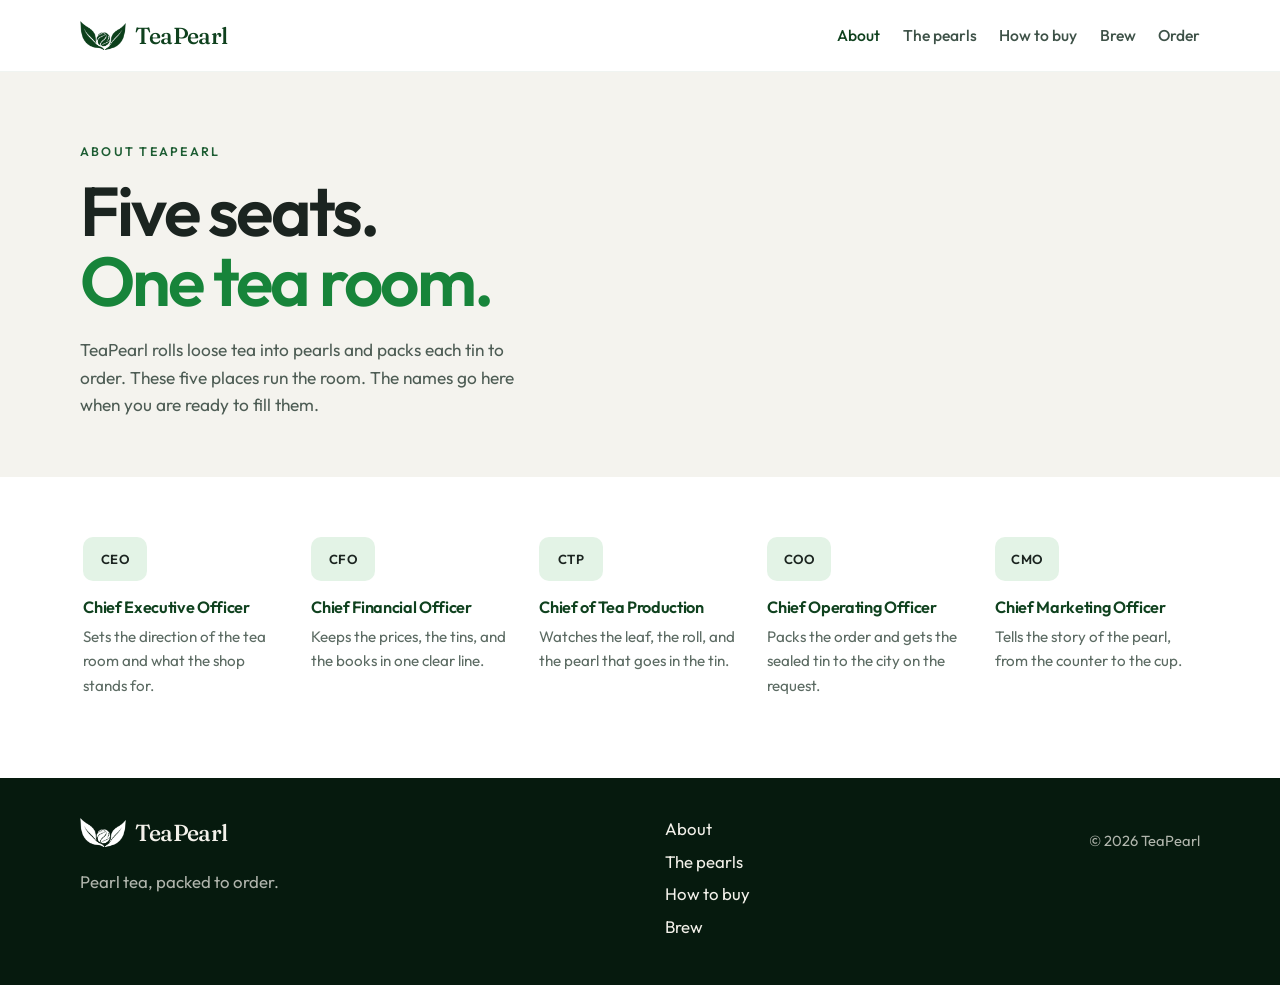
==== about.html @ 92ff87e7 "Add the TeaPearl shop site and About page. Co-authored-by: Cursor <cursoragent@cursor.com>" ====
<!DOCTYPE html>
<html lang="en">
  <head>
    <meta charset="UTF-8" />
    <meta name="viewport" content="width=device-width, initial-scale=1" />
    <title>TeaPearl — About</title>
    <meta
      name="description"
      content="About TeaPearl and the five seats that run the tea room: CEO, CFO, CTP, COO, and CMO."
    />
    <meta name="theme-color" content="#0F411E" />
    <link rel="icon" href="assets/favicon.png" type="image/png" />
    <link rel="preconnect" href="https://fonts.googleapis.com" />
    <link rel="preconnect" href="https://fonts.gstatic.com" crossorigin />
    <link
      href="https://fonts.googleapis.com/css2?family=Fraunces:ital,opsz,wght@0,9..144,500;0,9..144,600;1,9..144,500&family=Outfit:wght@400;500;600&display=swap"
      rel="stylesheet"
    />
    <link rel="stylesheet" href="css/styles.css" />
  </head>
  <body>
    <a class="skip" href="#seats">Skip to the seats</a>

    <header class="nav" data-nav>
      <div class="wrap nav-bar">
        <a class="brand" href="index.html">
          <img src="assets/mark.png" alt="" width="56" height="36" />
          <span>TeaPearl</span>
        </a>
        <button
          class="nav-toggle"
          type="button"
          aria-expanded="false"
          aria-controls="site-nav"
        >
          Menu
        </button>
        <nav id="site-nav" class="nav-links">
          <a href="about.html" aria-current="page">About</a>
          <a href="index.html#teas">The pearls</a>
          <a href="index.html#buy">How to buy</a>
          <a href="index.html#brew">Brew</a>
          <a class="nav-cta" href="index.html#buy">Order</a>
        </nav>
      </div>
    </header>

    <main>
      <section class="about-hero">
        <div class="wrap">
          <p class="eyebrow">About TeaPearl</p>
          <h1>Five seats.<span>One tea room.</span></h1>
          <p class="lede">
            TeaPearl rolls loose tea into pearls and packs each tin to order.
            These five places run the room. The names go here when you are
            ready to fill them.
          </p>
        </div>
      </section>

      <section class="seats-section" id="seats" aria-labelledby="seats-heading">
        <div class="wrap">
          <h2 id="seats-heading" class="visually-hidden">The five seats</h2>
          <ul class="seats">
            <li class="seat">
              <span class="seat-mark">CEO</span>
              <h2>Chief Executive Officer</h2>
              <p>Sets the direction of the tea room and what the shop stands for.</p>
            </li>
            <li class="seat">
              <span class="seat-mark">CFO</span>
              <h2>Chief Financial Officer</h2>
              <p>Keeps the prices, the tins, and the books in one clear line.</p>
            </li>
            <li class="seat">
              <span class="seat-mark">CTP</span>
              <h2>Chief of Tea Production</h2>
              <p>Watches the leaf, the roll, and the pearl that goes in the tin.</p>
            </li>
            <li class="seat">
              <span class="seat-mark">COO</span>
              <h2>Chief Operating Officer</h2>
              <p>Packs the order and gets the sealed tin to the city on the request.</p>
            </li>
            <li class="seat">
              <span class="seat-mark">CMO</span>
              <h2>Chief Marketing Officer</h2>
              <p>Tells the story of the pearl, from the counter to the cup.</p>
            </li>
          </ul>
        </div>
      </section>
    </main>

    <footer class="footer">
      <div class="wrap footer-grid">
        <div>
          <a class="brand brand-light" href="index.html">
            <img src="assets/mark.png" alt="" width="56" height="36" />
            <span>TeaPearl</span>
          </a>
          <p>Pearl tea, packed to order.</p>
        </div>
        <nav class="footer-links" aria-label="Footer">
          <a href="about.html">About</a>
          <a href="index.html#teas">The pearls</a>
          <a href="index.html#buy">How to buy</a>
          <a href="index.html#brew">Brew</a>
        </nav>
        <p class="footer-mark">© 2026 TeaPearl</p>
      </div>
    </footer>

    <script>
      document.querySelector("[data-nav]").addEventListener("click", (event) => {
        const toggle = event.target.closest(".nav-toggle");
        const links = document.querySelector("#site-nav");
        if (toggle) {
          const open = toggle.getAttribute("aria-expanded") === "true";
          toggle.setAttribute("aria-expanded", String(!open));
          links.classList.toggle("is-open", !open);
          toggle.textContent = open ? "Menu" : "Close";
          return;
        }
        if (event.target.closest(".nav-links a")) {
          links.classList.remove("is-open");
          const button = document.querySelector(".nav-toggle");
          button.setAttribute("aria-expanded", "false");
          button.textContent = "Menu";
        }
      });
    </script>
  </body>
</html>
---- css/styles.css ----
:root {
  --green: #0f411e;
  --green-deep: #082614;
  --green-soft: #1c5c32;
  --mist: #e6f0e6;
  --pearl: #f3f1ea;
  --paper: #fbfaf6;
  --line: rgba(15, 65, 30, 0.16);
  --muted: #3e5648;
  --cream: #f3f1ea;
  --danger: #8e2f24;
  --shadow: 0 24px 60px rgba(8, 38, 20, 0.08);
  --nav: 4.5rem;
  --serif: "Fraunces", "Iowan Old Style", Palatino, Georgia, serif;
  --sans: "Outfit", "Avenir Next", "Segoe UI", sans-serif;
}

*,
*::before,
*::after {
  box-sizing: border-box;
}

html {
  scroll-behavior: smooth;
}

body {
  margin: 0;
  background: var(--pearl);
  color: var(--green);
  font-family: var(--sans);
  font-size: 1.05rem;
  font-weight: 400;
  line-height: 1.6;
  text-rendering: optimizeLegibility;
}

img {
  max-width: 100%;
  display: block;
}

[hidden] {
  display: none !important;
}

button,
input,
textarea {
  font: inherit;
  color: inherit;
}

button {
  cursor: pointer;
}

h1,
h2,
h3,
p {
  margin: 0;
}

h1,
h2,
h3,
.brand span,
.total-num,
.receipt-ref {
  font-family: var(--serif);
  font-optical-sizing: auto;
  font-weight: 500;
  letter-spacing: -0.03em;
}

a {
  color: inherit;
  text-decoration-thickness: 1px;
  text-underline-offset: 0.18em;
}

:focus-visible {
  outline: 2px solid var(--green);
  outline-offset: 3px;
}

::selection {
  background: var(--green);
  color: var(--cream);
}

.wrap {
  width: min(1120px, calc(100% - 2.5rem));
  margin-inline: auto;
}

.skip {
  position: absolute;
  left: 1rem;
  top: -4rem;
  z-index: 20;
  background: var(--paper);
  color: var(--green);
  padding: 0.55rem 0.9rem;
}

.skip:focus {
  top: 0.8rem;
}

.visually-hidden {
  position: absolute;
  width: 1px;
  height: 1px;
  padding: 0;
  margin: -1px;
  overflow: hidden;
  clip: rect(0, 0, 0, 0);
  border: 0;
}

.eyebrow {
  margin-bottom: 0.85rem;
  font-size: 0.78rem;
  font-weight: 560;
  letter-spacing: 0.18em;
  text-transform: uppercase;
  color: var(--green-soft);
}

.eyebrow-light {
  color: #d7ead8;
}

.btn {
  display: inline-flex;
  align-items: center;
  justify-content: center;
  min-height: 3rem;
  padding: 0.7rem 1.25rem;
  border-radius: 8px;
  border: 1px solid var(--green);
  text-decoration: none;
  font-size: 0.98rem;
  font-weight: 500;
  letter-spacing: 0.01em;
  white-space: nowrap;
  transition: background 0.2s ease, color 0.2s ease, transform 0.2s ease;
}

.btn-fill {
  background: var(--green);
  color: var(--cream);
}

.btn-fill:hover {
  background: var(--green-deep);
}

.btn-line {
  background: transparent;
  color: var(--green);
}

.btn-line:hover {
  background: rgba(15, 65, 30, 0.06);
}

.btn-block {
  width: 100%;
}

.nav {
  position: sticky;
  top: 0;
  z-index: 10;
  height: var(--nav);
  background: #fff;
  border-bottom: 1px solid rgba(15, 65, 30, 0.06);
}

.nav.is-scrolled {
  border-bottom-color: var(--line);
}

.nav-bar {
  height: 100%;
  display: flex;
  align-items: center;
  gap: 1.5rem;
}

.brand {
  display: inline-flex;
  align-items: center;
  gap: 0.55rem;
  text-decoration: none;
  margin-right: auto;
}

.brand img {
  width: 46px;
  height: 32px;
  object-fit: contain;
}

.brand span {
  font-size: 1.45rem;
  line-height: 1;
}

.nav-links {
  display: flex;
  align-items: center;
  gap: 1.4rem;
}

.nav-links a,
.nav-cta {
  text-decoration: none;
  font-size: 0.98rem;
  font-weight: 500;
  color: #3e5248;
}

.nav-cta {
  color: var(--green);
}

.nav-links a:hover,
.nav-cta:hover {
  color: var(--green);
}

.nav-toggle {
  display: none;
  border: 0;
  background: transparent;
  padding: 0.4rem 0.2rem;
  font-weight: 500;
}

section[id] {
  scroll-margin-top: calc(var(--nav) + 0.75rem);
}

.hero {
  position: relative;
  background: #f4f3ee;
  padding: 4.6rem 0 5.4rem;
  overflow: hidden;
}

.hero-frame {
  position: relative;
  min-height: 380px;
}

.hero-copy {
  position: relative;
  z-index: 1;
  max-width: 640px;
}

.hero .eyebrow {
  margin-bottom: 1.35rem;
  color: #17843a;
  font-size: 1rem;
  font-weight: 600;
  letter-spacing: 0;
  text-transform: none;
}

.hero h1 {
  font-family: var(--sans);
  font-weight: 600;
  font-size: clamp(3.1rem, 5.6vw, 4.55rem);
  line-height: 1.02;
  letter-spacing: -0.04em;
}

.hero-line,
.hero-accent {
  display: block;
}

.hero-line {
  color: #1b2420;
}

.hero-accent {
  color: #17843a;
}

.hero-doodle {
  display: flex;
  align-items: center;
  gap: 0.85rem;
  margin-top: 1.35rem;
  color: #b7cfc0;
}

.hero-dash {
  width: 18px;
  height: 1.5px;
  background: currentColor;
}

.lede {
  max-width: 42ch;
  margin-top: 1.7rem;
  color: #4d5c54;
  font-size: 1.08rem;
}

.btn-start {
  margin-top: 1.7rem;
  border-radius: 8px;
  background: var(--green);
  color: #fff;
  border-color: var(--green);
  gap: 0.45rem;
  padding-inline: 1.15rem;
}

.btn-start:hover {
  background: var(--green-deep);
  color: #fff;
}

.hero-orbs {
  position: absolute;
  inset: 0;
  pointer-events: none;
}

.orb {
  position: absolute;
  border-radius: 50%;
}

.orb-fill {
  width: 118px;
  height: 118px;
  top: 6%;
  right: 4%;
  background: #e4f0e6;
}

.orb-ring {
  width: 86px;
  height: 86px;
  top: 28%;
  right: 22%;
  border: 1.5px solid rgba(15, 65, 30, 0.16);
}

.orb-dot {
  width: 42px;
  height: 42px;
  top: 18%;
  right: 14%;
  background: #d3e6d6;
}

.band {
  background: #fff;
  color: #1b2420;
  padding: 4.4rem 0 4.6rem;
}

.band h3 {
  color: #1b2420;
}

.band h2,
.section-head h2,
.buy-story h2,
.brew h2 {
  font-size: clamp(2.2rem, 4vw, 3.5rem);
  line-height: 1.02;
}

.steps {
  list-style: none;
  margin: 0;
  padding: 0;
  display: grid;
  grid-template-columns: repeat(3, 1fr);
  gap: 2.5rem;
}

.step-num {
  display: grid;
  place-items: center;
  width: 44px;
  height: 44px;
  margin-bottom: 1.05rem;
  border-radius: 10px;
  background: #e3f3e6;
  color: #1b2420;
  font-weight: 600;
}

.steps h3 {
  font-family: var(--sans);
  font-size: 1.05rem;
  font-weight: 600;
  letter-spacing: -0.02em;
  margin-bottom: 0.4rem;
}

.steps p {
  color: #5c6b63;
  max-width: 28ch;
  font-size: 0.98rem;
}

.teas {
  background: linear-gradient(180deg, var(--mist) 0%, var(--pearl) 100%);
  padding: 5rem 0 2rem;
}

.section-head {
  max-width: 36rem;
  margin-bottom: 2rem;
}

.section-lede {
  margin-top: 0.9rem;
  color: var(--muted);
  max-width: 42ch;
}

.tea-list {
  list-style: none;
  margin: 0;
  padding: 0;
  display: grid;
  gap: 0.85rem;
}

.tea-card {
  width: 100%;
  text-align: left;
  background: rgba(251, 250, 246, 0.72);
  border: 1px solid var(--line);
  border-radius: 18px;
  padding: 1.25rem 1.3rem 1.15rem;
  display: grid;
  gap: 0.35rem;
  transition: border-color 0.2s ease, background 0.2s ease, transform 0.2s ease;
}

.tea-card:hover {
  border-color: rgba(15, 65, 30, 0.4);
  transform: translateY(-2px);
}

.tea-card.is-selected {
  background: var(--paper);
  border-color: var(--green);
  box-shadow: inset 4px 0 0 var(--green);
}

.tea-card-top,
.tea-meta {
  display: flex;
  justify-content: space-between;
  gap: 1rem;
  align-items: baseline;
}

.tea-name {
  font-family: var(--serif);
  font-size: clamp(1.7rem, 3vw, 2.3rem);
  letter-spacing: -0.03em;
  line-height: 1.05;
}

.tea-price {
  font-variant-numeric: tabular-nums;
  font-weight: 560;
  white-space: nowrap;
}

.tea-price small {
  font-weight: 420;
  color: var(--muted);
}

.tea-line {
  color: var(--green-soft);
  font-weight: 500;
}

.tea-note {
  color: var(--muted);
  max-width: 62ch;
}

.tea-meta {
  margin-top: 0.45rem;
  font-size: 0.92rem;
  color: var(--muted);
}

.tea-pick {
  color: var(--green);
  font-weight: 560;
}

.buy {
  padding: 3.5rem 0 5rem;
}

.buy-grid {
  display: grid;
  grid-template-columns: minmax(0, 0.9fr) minmax(320px, 1fr);
  gap: 3.5rem;
  align-items: start;
}

.now {
  margin: 1.2rem 0 1.6rem;
  color: var(--muted);
}

.now strong {
  color: var(--green);
  font-weight: 560;
}

.story-steps {
  list-style: none;
  margin: 0;
  padding: 0;
  display: grid;
  gap: 1.15rem;
}

.story-steps {
  counter-reset: story;
}

.story-steps li {
  display: grid;
  grid-template-columns: 2.2rem 1fr;
  column-gap: 0.75rem;
  align-items: start;
}

.story-steps li::before {
  content: counter(story, decimal-leading-zero);
  counter-increment: story;
  grid-row: 1 / span 2;
  font-family: var(--serif);
  font-style: italic;
  font-size: 1.25rem;
  color: var(--green-soft);
  padding-top: 0.15rem;
}

.story-steps h3 {
  font-size: 1.35rem;
  line-height: 1.2;
}

.story-steps p,
.arrives li {
  color: var(--muted);
}

.arrives {
  margin-top: 2rem;
  padding: 1.2rem 1.25rem;
  background: var(--mist);
  border-radius: 16px;
}

.arrives h3 {
  font-size: 1.3rem;
  margin-bottom: 0.55rem;
}

.arrives ul {
  margin: 0;
  padding-left: 1.1rem;
}

.arrives li + li {
  margin-top: 0.25rem;
}

.counter-wrap {
  position: sticky;
  top: calc(var(--nav) + 1.25rem);
}

.counter {
  background: var(--paper);
  border: 1px solid var(--line);
  border-radius: 22px;
  box-shadow: var(--shadow);
  overflow: hidden;
}

.counter-top {
  display: flex;
  justify-content: space-between;
  align-items: baseline;
  background: var(--green);
  color: var(--cream);
  padding: 0.95rem 1.25rem;
}

.counter-top p {
  font-family: var(--serif);
  font-size: 1.35rem;
  letter-spacing: -0.03em;
}

.counter-ref {
  font-family: var(--sans);
  font-size: 0.85rem;
  letter-spacing: 0.08em;
}

fieldset {
  border: 0;
  margin: 0;
  padding: 1.15rem 1.25rem 0;
}

legend {
  padding: 0;
  margin-bottom: 0.65rem;
  font-size: 0.78rem;
  font-weight: 560;
  letter-spacing: 0.16em;
  text-transform: uppercase;
  color: var(--green-soft);
}

.options {
  display: grid;
  gap: 0.5rem;
}

.option {
  width: 100%;
  text-align: left;
  border: 1px solid var(--line);
  background: transparent;
  border-radius: 12px;
  padding: 0.75rem 0.85rem;
  display: flex;
  justify-content: space-between;
  gap: 1rem;
  align-items: center;
}

.option small {
  display: block;
  color: var(--muted);
  font-size: 0.88rem;
}

.option.is-selected {
  background: var(--green);
  border-color: var(--green);
  color: var(--cream);
}

.option.is-selected small {
  color: rgba(243, 241, 234, 0.75);
}

.option-name {
  font-weight: 560;
}

.split {
  display: grid;
  grid-template-columns: 1.3fr 0.7fr;
  gap: 0.5rem;
}

.seg,
.qty {
  display: flex;
  border: 1px solid var(--line);
  border-radius: 999px;
  overflow: hidden;
  min-height: 3rem;
}

.seg button,
.qty button {
  flex: 1;
  border: 0;
  background: transparent;
  min-height: 3rem;
}

.seg button + button,
.qty button + span,
.qty span + button {
  border-left: 1px solid var(--line);
}

.seg button[aria-pressed="true"] {
  background: var(--green);
  color: var(--cream);
}

.qty span {
  min-width: 2.4rem;
  display: grid;
  place-items: center;
  font-variant-numeric: tabular-nums;
  font-weight: 560;
}

.hint,
.fine,
.line-item {
  color: var(--muted);
  font-size: 0.92rem;
}

.hint {
  margin-top: 0.55rem;
}

.ship {
  display: grid;
  gap: 0.85rem;
  padding-bottom: 0.4rem;
}

.field {
  display: grid;
  gap: 0.2rem;
}

.field span {
  font-size: 0.92rem;
  font-weight: 500;
}

.field span em {
  font-style: normal;
  color: var(--muted);
  font-weight: 420;
}

.field input,
.field textarea {
  width: 100%;
  border: 0;
  border-bottom: 1px solid rgba(15, 65, 30, 0.28);
  background: transparent;
  border-radius: 0;
  padding: 0.55rem 0 0.45rem;
  resize: vertical;
}

.field input:focus,
.field textarea:focus {
  outline: none;
  border-bottom-color: var(--green);
  border-bottom-width: 2px;
}

.field.is-invalid input,
.field.is-invalid textarea {
  border-bottom-color: var(--danger);
}

.err {
  min-height: 1.1em;
  color: var(--danger);
  font-size: 0.85rem;
}

.total {
  margin: 0.4rem 1.25rem 0;
  padding-top: 0.9rem;
  border-top: 1px solid var(--line);
  display: flex;
  justify-content: space-between;
  align-items: flex-end;
  gap: 1rem;
}

.total-label {
  font-size: 0.78rem;
  letter-spacing: 0.16em;
  text-transform: uppercase;
  color: var(--green-soft);
  font-weight: 560;
}

.total-num {
  font-size: 2.6rem;
  line-height: 0.9;
  font-variant-numeric: tabular-nums;
}

.counter .btn,
.counter .fine,
.counter .text-btn {
  margin-left: 1.25rem;
  margin-right: 1.25rem;
}

.counter .btn {
  margin-top: 1rem;
}

.fine {
  margin-top: 0.75rem;
  margin-bottom: 1.15rem;
}

.text-btn {
  display: block;
  margin: -0.4rem 1.25rem 1.2rem;
  padding: 0;
  border: 0;
  background: none;
  color: var(--green);
  text-decoration: underline;
  text-underline-offset: 0.18em;
}

.receipt {
  padding-bottom: 1.25rem;
}

.receipt-kicker {
  padding: 1.15rem 1.25rem 0;
  font-size: 0.78rem;
  font-weight: 560;
  letter-spacing: 0.16em;
  text-transform: uppercase;
  color: var(--green-soft);
}

.receipt-ref {
  padding: 0.2rem 1.25rem 0;
  font-size: clamp(2.4rem, 5vw, 3.2rem);
  line-height: 1;
}

.receipt .hint {
  padding: 0.35rem 1.25rem 0;
}

.receipt-list {
  margin: 1rem 1.25rem 0;
  display: grid;
  gap: 0.7rem;
}

.receipt-list div {
  display: grid;
  grid-template-columns: 6.5rem 1fr;
  gap: 0.75rem;
  padding-bottom: 0.7rem;
  border-bottom: 1px dashed rgba(15, 65, 30, 0.2);
}

.receipt-list dt {
  color: var(--muted);
}

.receipt-list dd {
  margin: 0;
  font-weight: 500;
}

.receipt-note {
  margin: 0.9rem 1.25rem 0;
  color: var(--muted);
}

.receipt .total {
  margin-top: 0.9rem;
}

.brew {
  background: var(--green-deep);
  color: var(--cream);
  padding: 4.8rem 0;
}

.brew h2 {
  color: var(--cream);
  max-width: 10ch;
}

.brew-grid {
  display: grid;
  grid-template-columns: 1fr 1fr;
  gap: 3rem;
  align-items: end;
}

.brew-method {
  margin-top: 1.2rem;
  max-width: 42ch;
  color: rgba(243, 241, 234, 0.8);
  font-size: 1.12rem;
}

.brew-stats {
  margin: 0;
  display: grid;
  grid-template-columns: repeat(3, 1fr);
  gap: 1rem;
}

.brew-stats div {
  border-top: 1px solid rgba(243, 241, 234, 0.28);
  padding-top: 0.8rem;
}

.brew-stats dt {
  font-size: 0.78rem;
  letter-spacing: 0.16em;
  text-transform: uppercase;
  color: #d7ead8;
}

.brew-stats dd {
  margin: 0.35rem 0 0;
  font-family: var(--serif);
  font-size: clamp(1.8rem, 3vw, 2.5rem);
  letter-spacing: -0.03em;
  line-height: 1;
}

.footer {
  background: #061a0e;
  color: var(--cream);
  padding: 2.4rem 0 2.8rem;
}

.footer-grid {
  display: grid;
  grid-template-columns: 1.4fr 1fr auto;
  gap: 1.5rem;
  align-items: start;
}

.brand-light span {
  color: var(--cream);
}

.brand-light img {
  filter: brightness(0) invert(1);
}

.footer p {
  margin-top: 0.8rem;
  color: rgba(243, 241, 234, 0.72);
}

.footer-links {
  display: flex;
  flex-direction: column;
  gap: 0.35rem;
}

.footer-links a {
  color: var(--cream);
  text-decoration: none;
}

.footer-links a:hover {
  text-decoration: underline;
}

.footer-mark {
  color: rgba(243, 241, 234, 0.6);
  font-size: 0.92rem;
}

.dock {
  display: none;
}

@media (max-width: 860px) {
  .buy-grid,
  .brew-grid,
  .steps,
  .footer-grid {
    grid-template-columns: 1fr;
  }

  .hero {
    padding: 3.2rem 0 3.6rem;
  }

  .hero-frame {
    min-height: 0;
  }

  .orb-fill {
    width: 78px;
    height: 78px;
    right: 0;
    top: 0;
  }

  .orb-ring {
    display: none;
  }

  .orb-dot {
    right: 22%;
    top: 8%;
  }

  .steps p,
  .brew h2 {
    max-width: none;
  }

  .counter-wrap {
    position: static;
  }

  .brew-stats {
    margin-top: 0.5rem;
  }

  .footer {
    padding-bottom: 7rem;
  }
}

@media (max-width: 720px) {
  .hero {
    padding: 2.2rem 0 2.6rem;
  }

  .hero h1 {
    font-size: clamp(2.5rem, 11vw, 3.2rem);
  }

  .lede {
    margin-top: 1.1rem;
    font-size: 1.02rem;
  }

  .nav-toggle {
    display: inline-flex;
  }

  .brand span {
    font-size: 1.25rem;
  }

  .nav-cta {
    min-height: 0;
    padding: 0;
    font-size: 0.98rem;
  }

  .nav-links {
    display: none;
    position: absolute;
    top: var(--nav);
    left: 0;
    right: 0;
    flex-direction: column;
    align-items: flex-start;
    gap: 0.85rem;
    padding: 0.4rem 1.25rem 1.1rem;
    background: rgba(243, 241, 234, 0.98);
    border-bottom: 1px solid var(--line);
  }

  .nav-links.is-open {
    display: flex;
  }

  .nav {
    position: sticky;
  }

  .nav-bar {
    position: relative;
  }

  .split {
    grid-template-columns: 1fr;
  }

  .dock {
    position: fixed;
    left: 0.75rem;
    right: 0.75rem;
    bottom: 0.75rem;
    z-index: 12;
    display: flex;
    align-items: center;
    justify-content: space-between;
    gap: 0.8rem;
    padding: 0.7rem 0.7rem 0.7rem 1rem;
    background: var(--green-deep);
    color: var(--cream);
    border-radius: 18px;
    box-shadow: 0 12px 40px rgba(0, 0, 0, 0.22);
  }

  .dock p {
    line-height: 1.25;
  }

  #dock-line {
    font-size: 0.92rem;
    color: rgba(243, 241, 234, 0.78);
  }

  #dock-price {
    font-family: var(--serif);
    font-size: 1.35rem;
    letter-spacing: -0.03em;
  }

  .dock .btn {
    background: var(--cream);
    color: var(--green);
    border-color: var(--cream);
    min-height: 2.7rem;
  }
}

.about-hero {
  background: #f4f3ee;
  padding: 4.4rem 0 3.6rem;
}

.about-hero h1 {
  font-family: var(--sans);
  font-weight: 600;
  font-size: clamp(3rem, 5.4vw, 4.4rem);
  line-height: 1.02;
  letter-spacing: -0.04em;
  color: #1b2420;
}

.about-hero h1 span {
  display: block;
  color: #17843a;
}

.about-hero .lede {
  margin-top: 1.2rem;
}

.seats-section {
  background: #fff;
  padding: 3.6rem 0 5rem;
}

.seats {
  list-style: none;
  margin: 0;
  padding: 0;
  display: grid;
  grid-template-columns: repeat(5, minmax(0, 1fr));
  gap: 1.25rem;
}

.seat {
  padding: 0.2rem 0.2rem 0;
}

.seat-mark {
  display: grid;
  place-items: center;
  width: 64px;
  height: 44px;
  margin-bottom: 1rem;
  border-radius: 10px;
  background: #e3f3e6;
  color: #1b2420;
  font-size: 0.82rem;
  font-weight: 600;
  letter-spacing: 0.04em;
}

.seat h2 {
  font-family: var(--sans);
  font-size: 1.02rem;
  font-weight: 600;
  letter-spacing: -0.02em;
  line-height: 1.25;
  margin-bottom: 0.45rem;
}

.seat p {
  color: #5c6b63;
  font-size: 0.95rem;
}

.nav-links a[aria-current="page"] {
  color: var(--green);
}

@media (max-width: 980px) {
  .seats {
    grid-template-columns: repeat(2, minmax(0, 1fr));
    gap: 1.8rem 1.25rem;
  }
}

@media (max-width: 560px) {
  .seats {
    grid-template-columns: 1fr;
  }
}

@media (prefers-reduced-motion: reduce) {
  html {
    scroll-behavior: auto;
  }

  .tea-card,
  .btn {
    transition: none;
  }
}
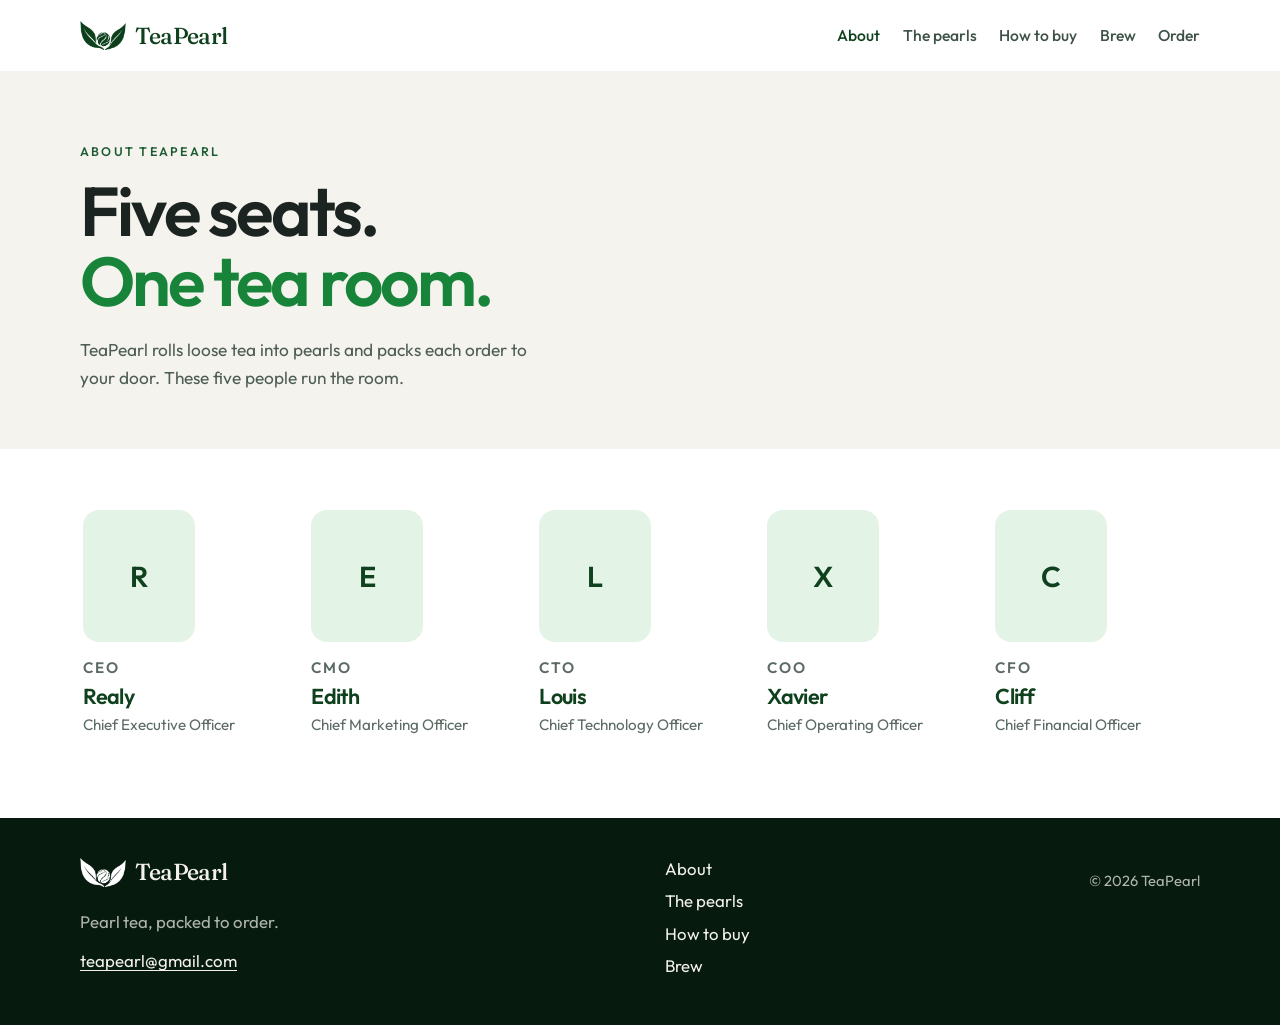
==== commit b15fdf13: "Match the shop to the poster: SGD packs, named seats, and a site QR. Co-authored-by: Cursor <cursora" ====
--- a/about.html
+++ b/about.html
@@ -6,7 +6,7 @@
     <title>TeaPearl — About</title>
     <meta
       name="description"
-      content="About TeaPearl and the five seats that run the tea room: CEO, CFO, CTP, COO, and CMO."
+      content="About TeaPearl. CEO Realy, CMO Edith, CTO Louis, COO Xavier, and CFO Cliff."
     />
     <meta name="theme-color" content="#0F411E" />
     <link rel="icon" href="assets/favicon.png" type="image/png" />
@@ -51,9 +51,8 @@
           <p class="eyebrow">About TeaPearl</p>
           <h1>Five seats.<span>One tea room.</span></h1>
           <p class="lede">
-            TeaPearl rolls loose tea into pearls and packs each tin to order.
-            These five places run the room. The names go here when you are
-            ready to fill them.
+            TeaPearl rolls loose tea into pearls and packs each order to your door.
+            These five people run the room.
           </p>
         </div>
       </section>
@@ -63,29 +62,49 @@
           <h2 id="seats-heading" class="visually-hidden">The five seats</h2>
           <ul class="seats">
             <li class="seat">
-              <span class="seat-mark">CEO</span>
-              <h2>Chief Executive Officer</h2>
-              <p>Sets the direction of the tea room and what the shop stands for.</p>
+              <div class="seat-photo">
+                <span aria-hidden="true">R</span>
+                <img src="assets/team/realy.jpg" alt="Portrait of Realy" onerror="this.hidden = true" />
+              </div>
+              <p class="seat-role">CEO</p>
+              <h2>Realy</h2>
+              <p>Chief Executive Officer</p>
             </li>
             <li class="seat">
-              <span class="seat-mark">CFO</span>
-              <h2>Chief Financial Officer</h2>
-              <p>Keeps the prices, the tins, and the books in one clear line.</p>
+              <div class="seat-photo">
+                <span aria-hidden="true">E</span>
+                <img src="assets/team/edith.jpg" alt="Portrait of Edith" onerror="this.hidden = true" />
+              </div>
+              <p class="seat-role">CMO</p>
+              <h2>Edith</h2>
+              <p>Chief Marketing Officer</p>
             </li>
             <li class="seat">
-              <span class="seat-mark">CTP</span>
-              <h2>Chief of Tea Production</h2>
-              <p>Watches the leaf, the roll, and the pearl that goes in the tin.</p>
+              <div class="seat-photo">
+                <span aria-hidden="true">L</span>
+                <img src="assets/team/louis.jpg" alt="Portrait of Louis" onerror="this.hidden = true" />
+              </div>
+              <p class="seat-role">CTO</p>
+              <h2>Louis</h2>
+              <p>Chief Technology Officer</p>
             </li>
             <li class="seat">
-              <span class="seat-mark">COO</span>
-              <h2>Chief Operating Officer</h2>
-              <p>Packs the order and gets the sealed tin to the city on the request.</p>
+              <div class="seat-photo">
+                <span aria-hidden="true">X</span>
+                <img src="assets/team/xavier.jpg" alt="Portrait of Xavier" onerror="this.hidden = true" />
+              </div>
+              <p class="seat-role">COO</p>
+              <h2>Xavier</h2>
+              <p>Chief Operating Officer</p>
             </li>
             <li class="seat">
-              <span class="seat-mark">CMO</span>
-              <h2>Chief Marketing Officer</h2>
-              <p>Tells the story of the pearl, from the counter to the cup.</p>
+              <div class="seat-photo">
+                <span aria-hidden="true">C</span>
+                <img src="assets/team/cliff.jpg" alt="Portrait of Cliff" onerror="this.hidden = true" />
+              </div>
+              <p class="seat-role">CFO</p>
+              <h2>Cliff</h2>
+              <p>Chief Financial Officer</p>
             </li>
           </ul>
         </div>
@@ -100,6 +119,7 @@
             <span>TeaPearl</span>
           </a>
           <p>Pearl tea, packed to order.</p>
+          <p><a href="mailto:teapearl@gmail.com">teapearl@gmail.com</a></p>
         </div>
         <nav class="footer-links" aria-label="Footer">
           <a href="about.html">About</a>
--- a/css/styles.css
+++ b/css/styles.css
@@ -970,6 +970,31 @@
   color: rgba(243, 241, 234, 0.72);
 }
 
+.footer a {
+  color: var(--cream);
+}
+
+.order-qr {
+  display: flex;
+  align-items: center;
+  gap: 0.9rem;
+  margin-top: 1.4rem;
+}
+
+.order-qr img {
+  width: 96px;
+  height: 96px;
+  background: #fff;
+  border-radius: 8px;
+  padding: 6px;
+}
+
+.order-qr figcaption {
+  color: var(--muted);
+  font-size: 0.92rem;
+  max-width: 16ch;
+}
+
 .footer-links {
   display: flex;
   flex-direction: column;
@@ -1183,27 +1208,48 @@
   padding: 0.2rem 0.2rem 0;
 }
 
-.seat-mark {
+.seat-photo {
+  position: relative;
   display: grid;
   place-items: center;
-  width: 64px;
-  height: 44px;
-  margin-bottom: 1rem;
-  border-radius: 10px;
+  width: 112px;
+  height: 132px;
+  margin-bottom: 0.9rem;
+  border-radius: 16px;
   background: #e3f3e6;
-  color: #1b2420;
-  font-size: 0.82rem;
+  overflow: hidden;
+}
+
+.seat-photo span {
+  font-family: var(--sans);
+  font-size: 1.8rem;
   font-weight: 600;
-  letter-spacing: 0.04em;
+  color: #0f411e;
+}
+
+.seat-photo img {
+  position: absolute;
+  inset: 0;
+  width: 100%;
+  height: 100%;
+  object-fit: cover;
+}
+
+.seat-role {
+  margin: 0 0 0.2rem;
+  color: #17843a;
+  font-size: 0.78rem;
+  font-weight: 600;
+  letter-spacing: 0.12em;
 }
 
 .seat h2 {
   font-family: var(--sans);
-  font-size: 1.02rem;
+  font-size: 1.35rem;
   font-weight: 600;
-  letter-spacing: -0.02em;
-  line-height: 1.25;
-  margin-bottom: 0.45rem;
+  letter-spacing: -0.03em;
+  line-height: 1.15;
+  margin-bottom: 0.3rem;
 }
 
 .seat p {
